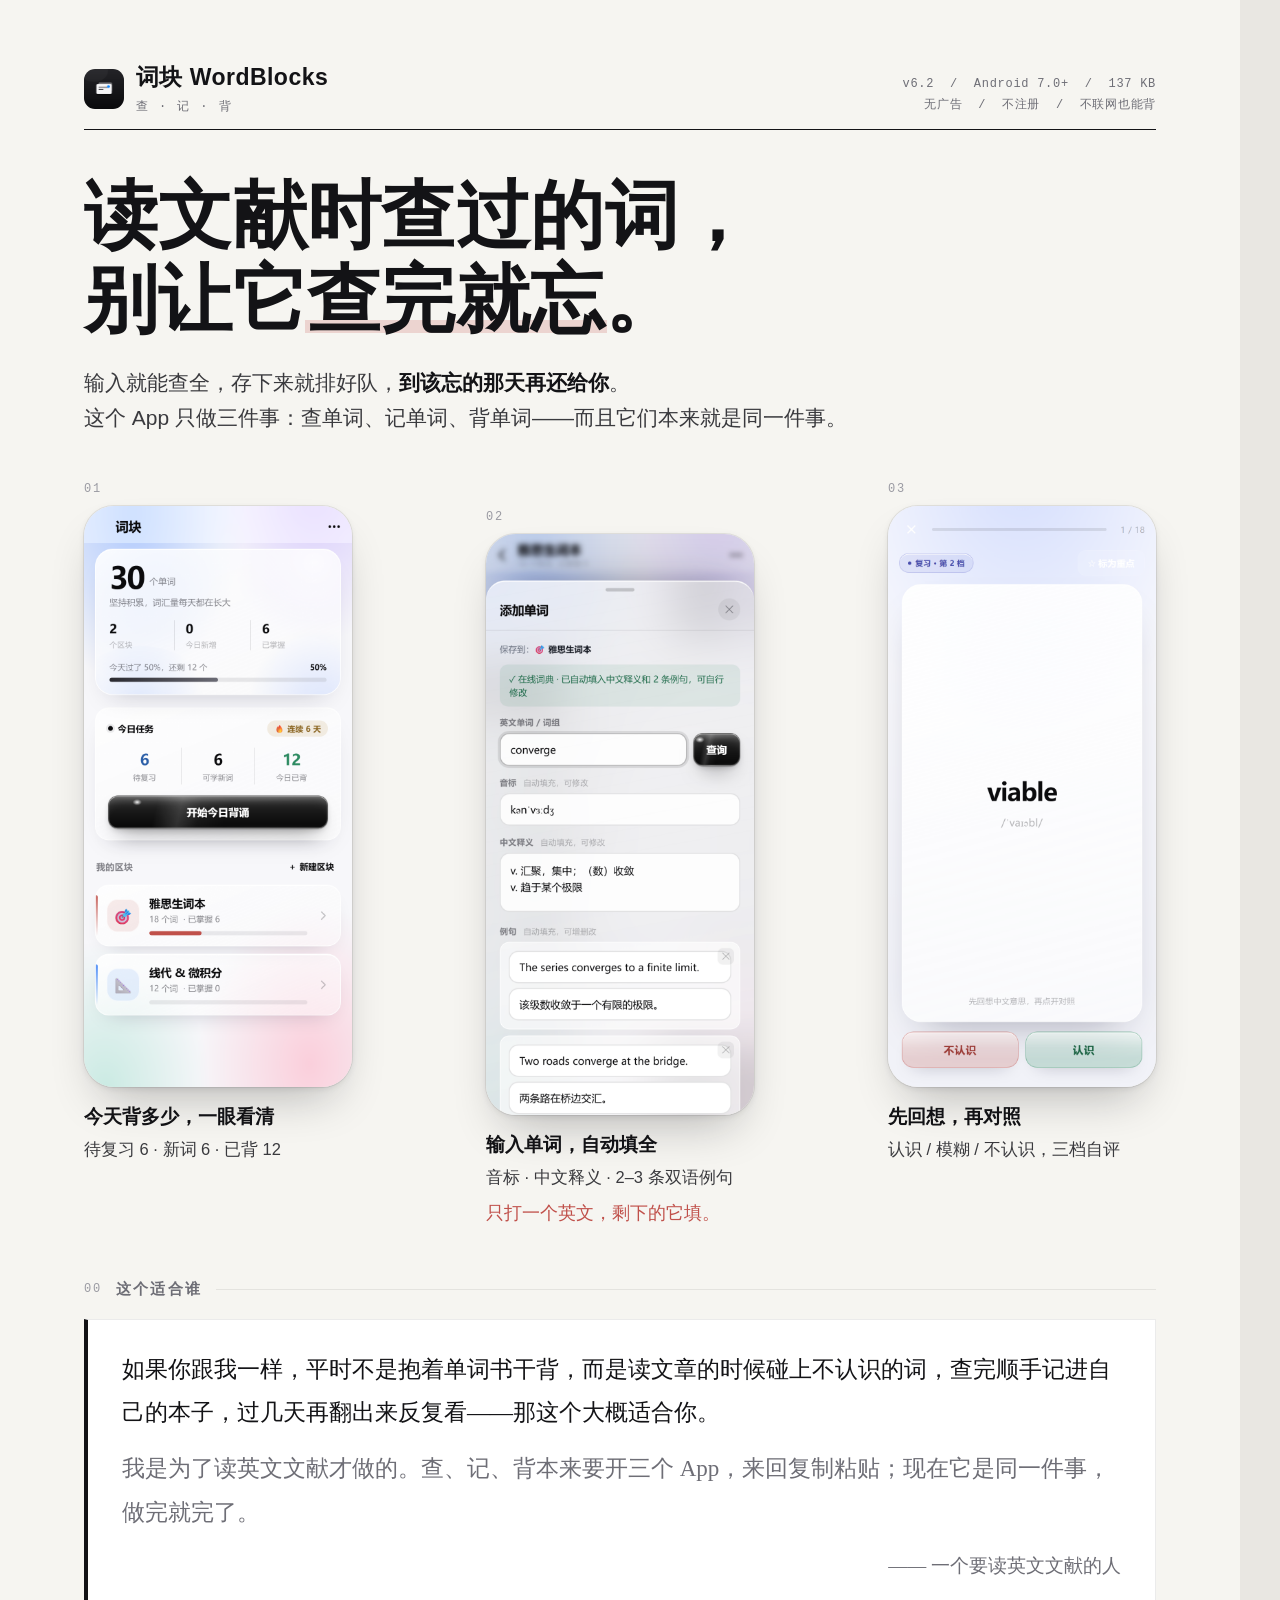
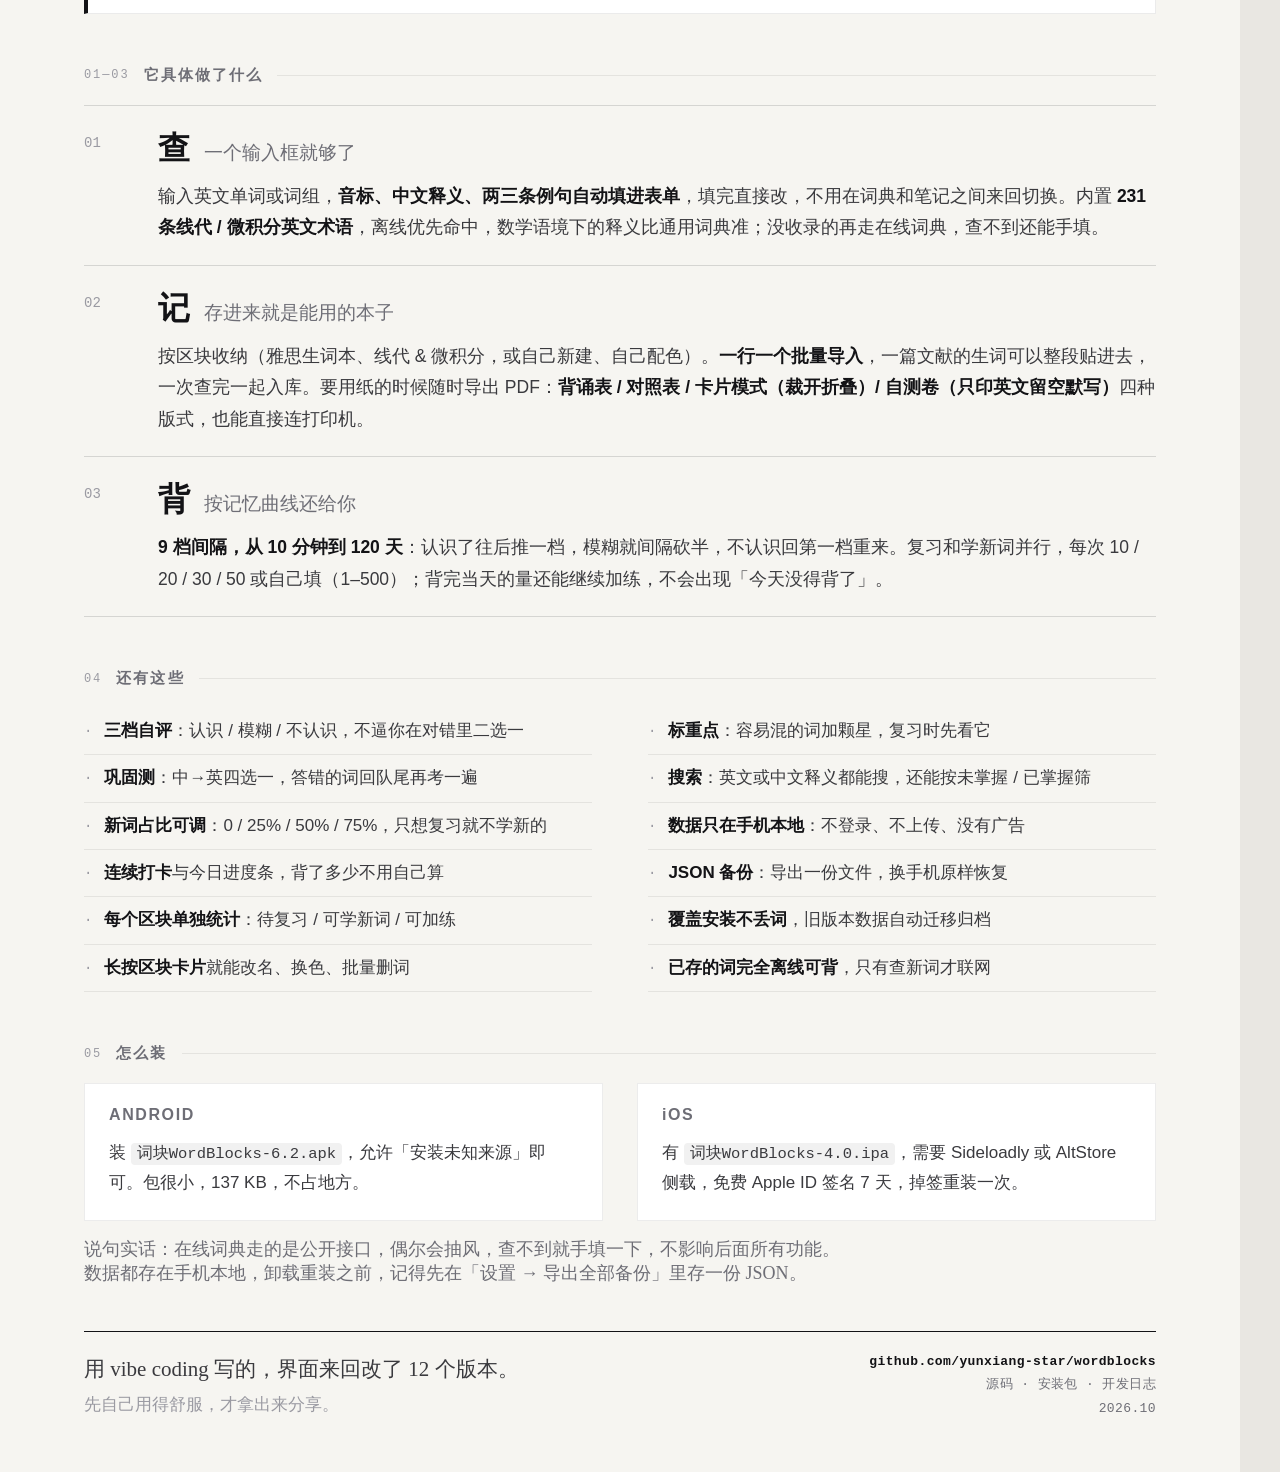
==== poster/poster.html @ 75bb5f2f "词块 WordBlocks 6.2：源码、安装包与全部开发记录 - src/assets：从 6.2 发布版 APK 解包还原的前端源码（HTML/CSS/JS + 231 条数学词库） - src/" ====
<!DOCTYPE html>
<html lang="zh-CN">
<head>
<meta charset="utf-8">
<title>词块 WordBlocks · 宣传海报</title>
<style>
  :root{
    --ink:#131316;
    --ink-2:#3A3A3E;
    --ink-3:#6E6E76;
    --ink-4:#9A9AA2;
    --paper:#F6F5F1;
    --line:rgba(19,19,22,.14);
    --line-soft:rgba(19,19,22,.08);
    --red:#C0504A;
    --blue:#3B82F6;
    --green:#33916A;
    --serif:"Noto Serif SC","Source Han Serif SC",serif;
    --sans:"Noto Sans SC","Microsoft YaHei",sans-serif;
    --kai:"STKaiti","KaiTi","Noto Serif SC",serif;
    --mono:"Consolas","SF Mono",monospace;
  }
  *{ box-sizing:border-box; margin:0; padding:0; }
  html,body{ background:#E9E7E2; }
  .page{
    position:relative;
    width:1240px;
    padding:62px 84px 52px;
    background:var(--paper);
    color:var(--ink);
    font-family:var(--sans);
    -webkit-font-smoothing:antialiased;
    overflow:hidden;
  }
  /* 纸张颗粒，很轻，只是让底色不那么「屏幕」 */
  .grain{
    position:absolute; inset:0; pointer-events:none; opacity:.05; z-index:0;
    background-image:url("data:image/svg+xml;utf8,<svg xmlns='http://www.w3.org/2000/svg' width='140' height='140'><filter id='n'><feTurbulence type='fractalNoise' baseFrequency='.85' numOctaves='3'/></filter><rect width='140' height='140' filter='url(%23n)' opacity='.55'/></svg>");
  }
  .page > *{ position:relative; z-index:1; }

  /* ---------- 页眉 ---------- */
  .top{ display:flex; align-items:flex-end; justify-content:space-between; padding-bottom:14px; border-bottom:1px solid var(--ink); }
  .brand{ display:flex; align-items:center; gap:12px; }
  .brand img{ width:40px; height:40px; border-radius:11px; }
  .brand .n{ font-size:23px; font-weight:700; letter-spacing:.02em; }
  .brand .en{ font-family:var(--mono); font-size:12px; letter-spacing:.16em; color:var(--ink-3); margin-top:5px; }
  .top .meta{ font-family:var(--mono); font-size:12px; letter-spacing:.06em; color:var(--ink-3); text-align:right; line-height:1.7; }

  /* ---------- 主标题 ---------- */
  .hero{ padding:44px 0 2px; }
  .hero h1{
    font-family:var(--serif); font-weight:700;
    font-size:74px; line-height:1.14; letter-spacing:.005em;
  }
  .hero h1 em{ font-style:normal; position:relative; }
  .hero h1 em::after{
    content:""; position:absolute; left:-2px; right:-2px; bottom:8px; height:13px;
    background:rgba(192,80,74,.20); z-index:-1;
  }
  .hero .sub{ margin-top:22px; font-size:21px; line-height:1.7; color:var(--ink-2); max-width:930px; }
  .hero .sub b{ font-weight:600; color:var(--ink); }

  /* ---------- 三屏 ---------- */
  .shots{ display:flex; justify-content:space-between; align-items:flex-start; margin-top:44px; }
  .shot{ width:268px; }
  .shot .ph{ position:relative; }
  .shot img{
    display:block; width:268px; height:581px; object-fit:cover;
    border-radius:30px;
    box-shadow:0 24px 48px -18px rgba(18,18,24,.30), 0 2px 6px rgba(18,18,24,.08), 0 0 0 1px rgba(18,18,24,.08);
  }
  .shot.mid{ margin-top:28px; }
  .shot .no{ font-family:var(--mono); font-size:12px; letter-spacing:.14em; color:var(--ink-4); margin-bottom:10px; }
  .shot .cap{ margin-top:15px; font-size:16.5px; line-height:1.6; color:var(--ink-2); }
  .shot .cap b{ display:block; font-size:19px; font-weight:600; color:var(--ink); margin-bottom:4px; }

  /* 手写标注 */
  .note{ position:absolute; right:-66px; top:176px; width:170px; font-family:var(--kai); font-size:19px; line-height:1.55; color:var(--red); }
  .note::before{ content:""; position:absolute; left:-40px; top:20px; width:34px; border-top:1.5px solid var(--red); transform:rotate(-8deg); }

  /* ---------- 章节 ---------- */
  .sec{ margin-top:52px; }
  .lab{ display:flex; align-items:center; gap:14px; margin-bottom:20px; }
  .lab .k{ font-family:var(--mono); font-size:12px; letter-spacing:.16em; color:var(--ink-4); }
  .lab .t{ font-size:15px; font-weight:600; letter-spacing:.14em; color:var(--ink-3); }
  .lab .rule{ flex:1; height:1px; background:var(--line-soft); }

  /* 适合谁 */
  .who{ display:flex; gap:34px; padding:28px 34px; background:#FFFFFF; border:1px solid var(--line-soft); border-left:4px solid var(--ink); }
  .who .q{ font-family:var(--kai); font-size:23px; line-height:1.9; color:var(--ink); }
  .who .q p + p{ margin-top:12px; }
  .who .q .dim{ color:var(--ink-3); }

  /* 三个核心 */
  .core{ display:flex; flex-direction:column; }
  .row{ display:flex; gap:30px; padding:21px 0; border-top:1px solid var(--line); }
  .row:last-child{ border-bottom:1px solid var(--line); }
  .row .idx{ font-family:var(--mono); font-size:14px; color:var(--ink-4); width:44px; padding-top:8px; }
  .row .body{ flex:1; }
  .row h3{ font-family:var(--serif); font-size:32px; font-weight:700; letter-spacing:.01em; }
  .row h3 span{ font-family:var(--sans); font-size:19px; font-weight:400; color:var(--ink-3); margin-left:14px; letter-spacing:0; }
  .row p{ margin-top:10px; font-size:17.5px; line-height:1.8; color:var(--ink-2); }
  .row p b{ font-weight:600; color:var(--ink); }
  .row p code{ font-family:var(--mono); font-size:16px; background:rgba(19,19,22,.06); padding:1px 6px; border-radius:4px; }
  .hand{ display:block; margin-top:8px; font-family:var(--kai); font-size:18px; color:var(--red); }
  .sign{ display:block; margin-top:14px; text-align:right; font-family:var(--kai); font-size:19px; color:var(--ink-3); }
  .accent-1{ color:var(--red); } .accent-2{ color:var(--blue); } .accent-3{ color:var(--green); }

  /* 卖点清单 */
  .list{ display:flex; gap:56px; }
  .list .col{ flex:1; min-width:0; }
  .item{ display:flex; gap:12px; padding:10px 0; border-bottom:1px solid var(--line-soft); font-size:17px; line-height:1.55; color:var(--ink-2); }
  .item i{ font-style:normal; color:var(--ink-4); font-family:var(--mono); font-size:14px; padding-top:3px; }
  .item b{ font-weight:600; color:var(--ink); }

  /* 安装 */
  .inst{ display:grid; grid-template-columns:1fr 1fr; gap:34px; }
  .inst .box{ padding:22px 24px; background:#FFFFFF; border:1px solid var(--line-soft); }
  .inst .box h4{ font-size:16px; letter-spacing:.1em; color:var(--ink-3); font-weight:600; margin-bottom:14px; }
  .inst .box p{ font-size:17px; line-height:1.75; color:var(--ink-2); }
  .inst .box code{ font-family:var(--mono); font-size:15.5px; background:rgba(19,19,22,.06); padding:2px 6px; border-radius:4px; }
  .tip{ margin-top:16px; font-family:var(--kai); font-size:18px; color:var(--ink-3); }

  /* 页脚 */
  .foot{ display:flex; justify-content:space-between; align-items:flex-end; margin-top:46px; padding-top:18px; border-top:1px solid var(--ink); }
  .foot .l{ font-family:var(--kai); font-size:21px; color:var(--ink-2); line-height:1.6; }
  .foot .l span{ color:var(--ink-4); font-size:17px; }
  .foot .r{ font-family:var(--mono); font-size:13px; color:var(--ink-3); text-align:right; line-height:1.8; letter-spacing:.03em; }
  .foot .r b{ color:var(--ink); font-weight:600; }
</style>
</head>
<body>
<div class="page">
  <div class="grain"></div>

  <div class="top">
    <div class="brand">
      <img src="../src/res/mipmap-xxxhdpi-v4/ic_launcher.png" alt="词块">
      <div>
        <div class="n">词块 WordBlocks</div>
        <div class="en">查 · 记 · 背</div>
      </div>
    </div>
    <div class="meta">
      v6.2 &nbsp;/&nbsp; Android 7.0+ &nbsp;/&nbsp; 137 KB<br>
      无广告 &nbsp;/&nbsp; 不注册 &nbsp;/&nbsp; 不联网也能背
    </div>
  </div>

  <div class="hero">
    <h1>读文献时查过的词，<br>别让它<em>查完就忘</em>。</h1>
    <div class="sub">
      输入就能查全，存下来就排好队，<b>到该忘的那天再还给你</b>。<br>
      这个 App 只做三件事：查单词、记单词、背单词——而且它们本来就是同一件事。
    </div>
  </div>

  <div class="shots">
    <div class="shot">
      <div class="no">01</div>
      <div class="ph"><img src="shots/home.png" alt="首页"></div>
      <div class="cap"><b>今天背多少，一眼看清</b>待复习 6 · 新词 6 · 已背 12</div>
    </div>

    <div class="shot mid">
      <div class="no">02</div>
      <div class="ph">
        <img src="shots/add.png" alt="添加单词">
      </div>
      <div class="cap"><b>输入单词，自动填全</b>音标 · 中文释义 · 2–3 条双语例句<span class="hand">只打一个英文，剩下的它填。</span></div>
    </div>

    <div class="shot">
      <div class="no">03</div>
      <div class="ph"><img src="shots/learn.png" alt="背诵"></div>
      <div class="cap"><b>先回想，再对照</b>认识 / 模糊 / 不认识，三档自评</div>
    </div>
  </div>

  <div class="sec">
    <div class="lab"><span class="k">00</span><span class="t">这个适合谁</span><span class="rule"></span></div>
    <div class="who">
      <div class="q">
        <p>如果你跟我一样，平时不是抱着单词书干背，而是读文章的时候碰上不认识的词，查完顺手记进自己的本子，过几天再翻出来反复看——那这个大概适合你。</p>
        <p class="dim">我是为了读英文文献才做的。查、记、背本来要开三个 App，来回复制粘贴；现在它是同一件事，做完就完了。</p>
        <span class="sign">—— 一个要读英文文献的人</span>
      </div>
    </div>
  </div>

  <div class="sec">
    <div class="lab"><span class="k">01—03</span><span class="t">它具体做了什么</span><span class="rule"></span></div>
    <div class="core">
      <div class="row">
        <div class="idx">01</div>
        <div class="body">
          <h3>查<span>一个输入框就够了</span></h3>
          <p>输入英文单词或词组，<b>音标、中文释义、两三条例句自动填进表单</b>，填完直接改，不用在词典和笔记之间来回切换。内置 <b>231 条线代 / 微积分英文术语</b>，离线优先命中，数学语境下的释义比通用词典准；没收录的再走在线词典，查不到还能手填。</p>
        </div>
      </div>
      <div class="row">
        <div class="idx">02</div>
        <div class="body">
          <h3>记<span>存进来就是能用的本子</span></h3>
          <p>按区块收纳（雅思生词本、线代 &amp; 微积分，或自己新建、自己配色）。<b>一行一个批量导入</b>，一篇文献的生词可以整段贴进去，一次查完一起入库。要用纸的时候随时导出 PDF：<b>背诵表 / 对照表 / 卡片模式（裁开折叠）/ 自测卷（只印英文留空默写）</b>四种版式，也能直接连打印机。</p>
        </div>
      </div>
      <div class="row">
        <div class="idx">03</div>
        <div class="body">
          <h3>背<span>按记忆曲线还给你</span></h3>
          <p><b>9 档间隔，从 10 分钟到 120 天</b>：认识了往后推一档，模糊就间隔砍半，不认识回第一档重来。复习和学新词并行，每次 10 / 20 / 30 / 50 或自己填（1–500）；背完当天的量还能继续加练，不会出现「今天没得背了」。</p>
        </div>
      </div>
    </div>
  </div>

  <div class="sec">
    <div class="lab"><span class="k">04</span><span class="t">还有这些</span><span class="rule"></span></div>
    <div class="list">
      <div class="col">
        <div class="item"><i>·</i><span><b>三档自评</b>：认识 / 模糊 / 不认识，不逼你在对错里二选一</span></div>
        <div class="item"><i>·</i><span><b>巩固测</b>：中→英四选一，答错的词回队尾再考一遍</span></div>
        <div class="item"><i>·</i><span><b>新词占比可调</b>：0 / 25% / 50% / 75%，只想复习就不学新的</span></div>
        <div class="item"><i>·</i><span><b>连续打卡</b>与今日进度条，背了多少不用自己算</span></div>
        <div class="item"><i>·</i><span><b>每个区块单独统计</b>：待复习 / 可学新词 / 可加练</span></div>
        <div class="item"><i>·</i><span><b>长按区块卡片</b>就能改名、换色、批量删词</span></div>
      </div>
      <div class="col">
        <div class="item"><i>·</i><span><b>标重点</b>：容易混的词加颗星，复习时先看它</span></div>
        <div class="item"><i>·</i><span><b>搜索</b>：英文或中文释义都能搜，还能按未掌握 / 已掌握筛</span></div>
        <div class="item"><i>·</i><span><b>数据只在手机本地</b>：不登录、不上传、没有广告</span></div>
        <div class="item"><i>·</i><span><b>JSON 备份</b>：导出一份文件，换手机原样恢复</span></div>
        <div class="item"><i>·</i><span><b>覆盖安装不丢词</b>，旧版本数据自动迁移归档</span></div>
        <div class="item"><i>·</i><span><b>已存的词完全离线可背</b>，只有查新词才联网</span></div>
      </div>
    </div>
  </div>

  <div class="sec">
    <div class="lab"><span class="k">05</span><span class="t">怎么装</span><span class="rule"></span></div>
    <div class="inst">
      <div class="box">
        <h4>ANDROID</h4>
        <p>装 <code>词块WordBlocks-6.2.apk</code>，允许「安装未知来源」即可。包很小，137 KB，不占地方。</p>
      </div>
      <div class="box">
        <h4>iOS</h4>
        <p>有 <code>词块WordBlocks-4.0.ipa</code>，需要 Sideloadly 或 AltStore 侧载，免费 Apple ID 签名 7 天，掉签重装一次。</p>
      </div>
    </div>
    <div class="tip">说句实话：在线词典走的是公开接口，偶尔会抽风，查不到就手填一下，不影响后面所有功能。<br>
      数据都存在手机本地，卸载重装之前，记得先在「设置 → 导出全部备份」里存一份 JSON。</div>
  </div>

  <div class="foot">
    <div class="l">用 vibe coding 写的，界面来回改了 12 个版本。<br><span>先自己用得舒服，才拿出来分享。</span></div>
    <div class="r"><b>github.com/yunxiang-star/wordblocks</b><br>源码 · 安装包 · 开发日志<br>2026.10</div>
  </div>
</div>
</body>
</html>
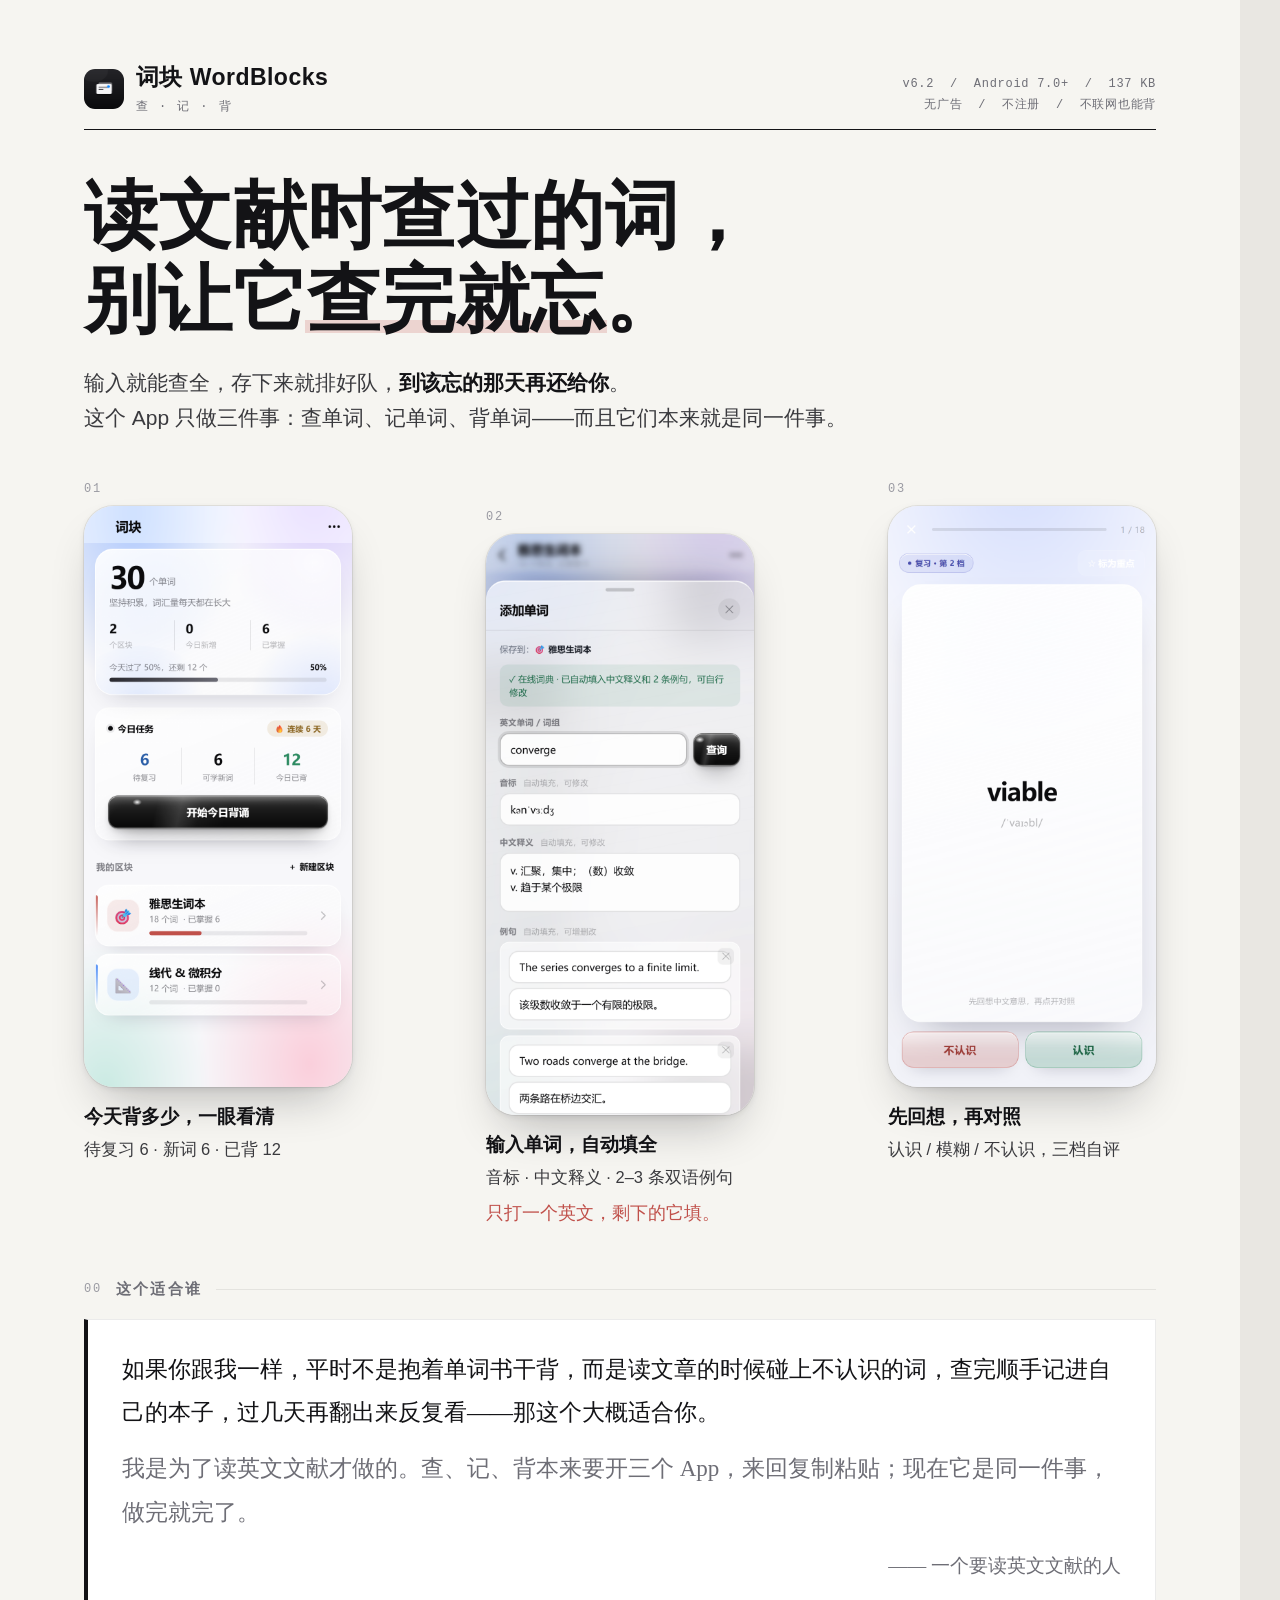
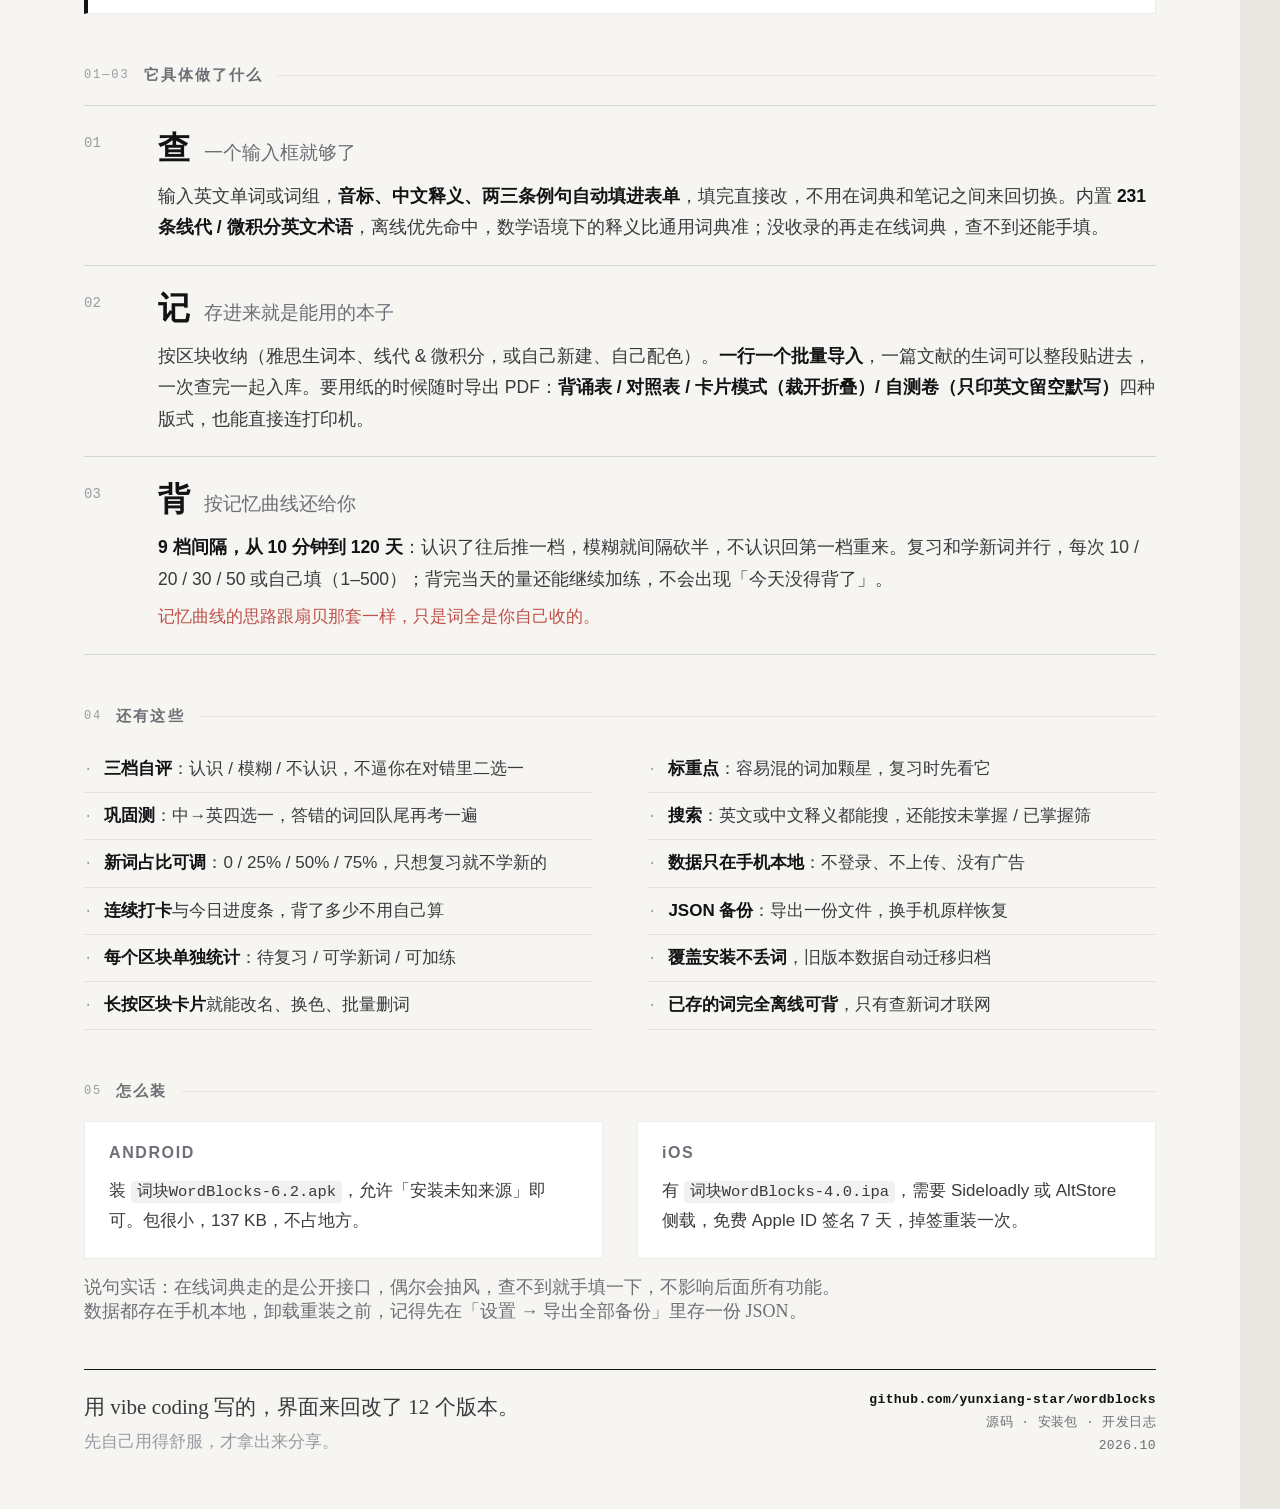
==== commit 4aaa41ed: "海报补一句记忆曲线的出处，README 校订尺寸" ====
--- a/poster/poster.html
+++ b/poster/poster.html
@@ -103,6 +103,7 @@
   .row p{ margin-top:10px; font-size:17.5px; line-height:1.8; color:var(--ink-2); }
   .row p b{ font-weight:600; color:var(--ink); }
   .row p code{ font-family:var(--mono); font-size:16px; background:rgba(19,19,22,.06); padding:1px 6px; border-radius:4px; }
+  .hand2{ display:block; margin-top:7px; font-family:var(--kai); font-size:17px; color:var(--red); }
   .hand{ display:block; margin-top:8px; font-family:var(--kai); font-size:18px; color:var(--red); }
   .sign{ display:block; margin-top:14px; text-align:right; font-family:var(--kai); font-size:19px; color:var(--ink-3); }
   .accent-1{ color:var(--red); } .accent-2{ color:var(--blue); } .accent-3{ color:var(--green); }
@@ -210,7 +211,7 @@
         <div class="idx">03</div>
         <div class="body">
           <h3>背<span>按记忆曲线还给你</span></h3>
-          <p><b>9 档间隔，从 10 分钟到 120 天</b>：认识了往后推一档，模糊就间隔砍半，不认识回第一档重来。复习和学新词并行，每次 10 / 20 / 30 / 50 或自己填（1–500）；背完当天的量还能继续加练，不会出现「今天没得背了」。</p>
+          <p><b>9 档间隔，从 10 分钟到 120 天</b>：认识了往后推一档，模糊就间隔砍半，不认识回第一档重来。复习和学新词并行，每次 10 / 20 / 30 / 50 或自己填（1–500）；背完当天的量还能继续加练，不会出现「今天没得背了」。<span class="hand2">记忆曲线的思路跟扇贝那套一样，只是词全是你自己收的。</span></p>
         </div>
       </div>
     </div>
